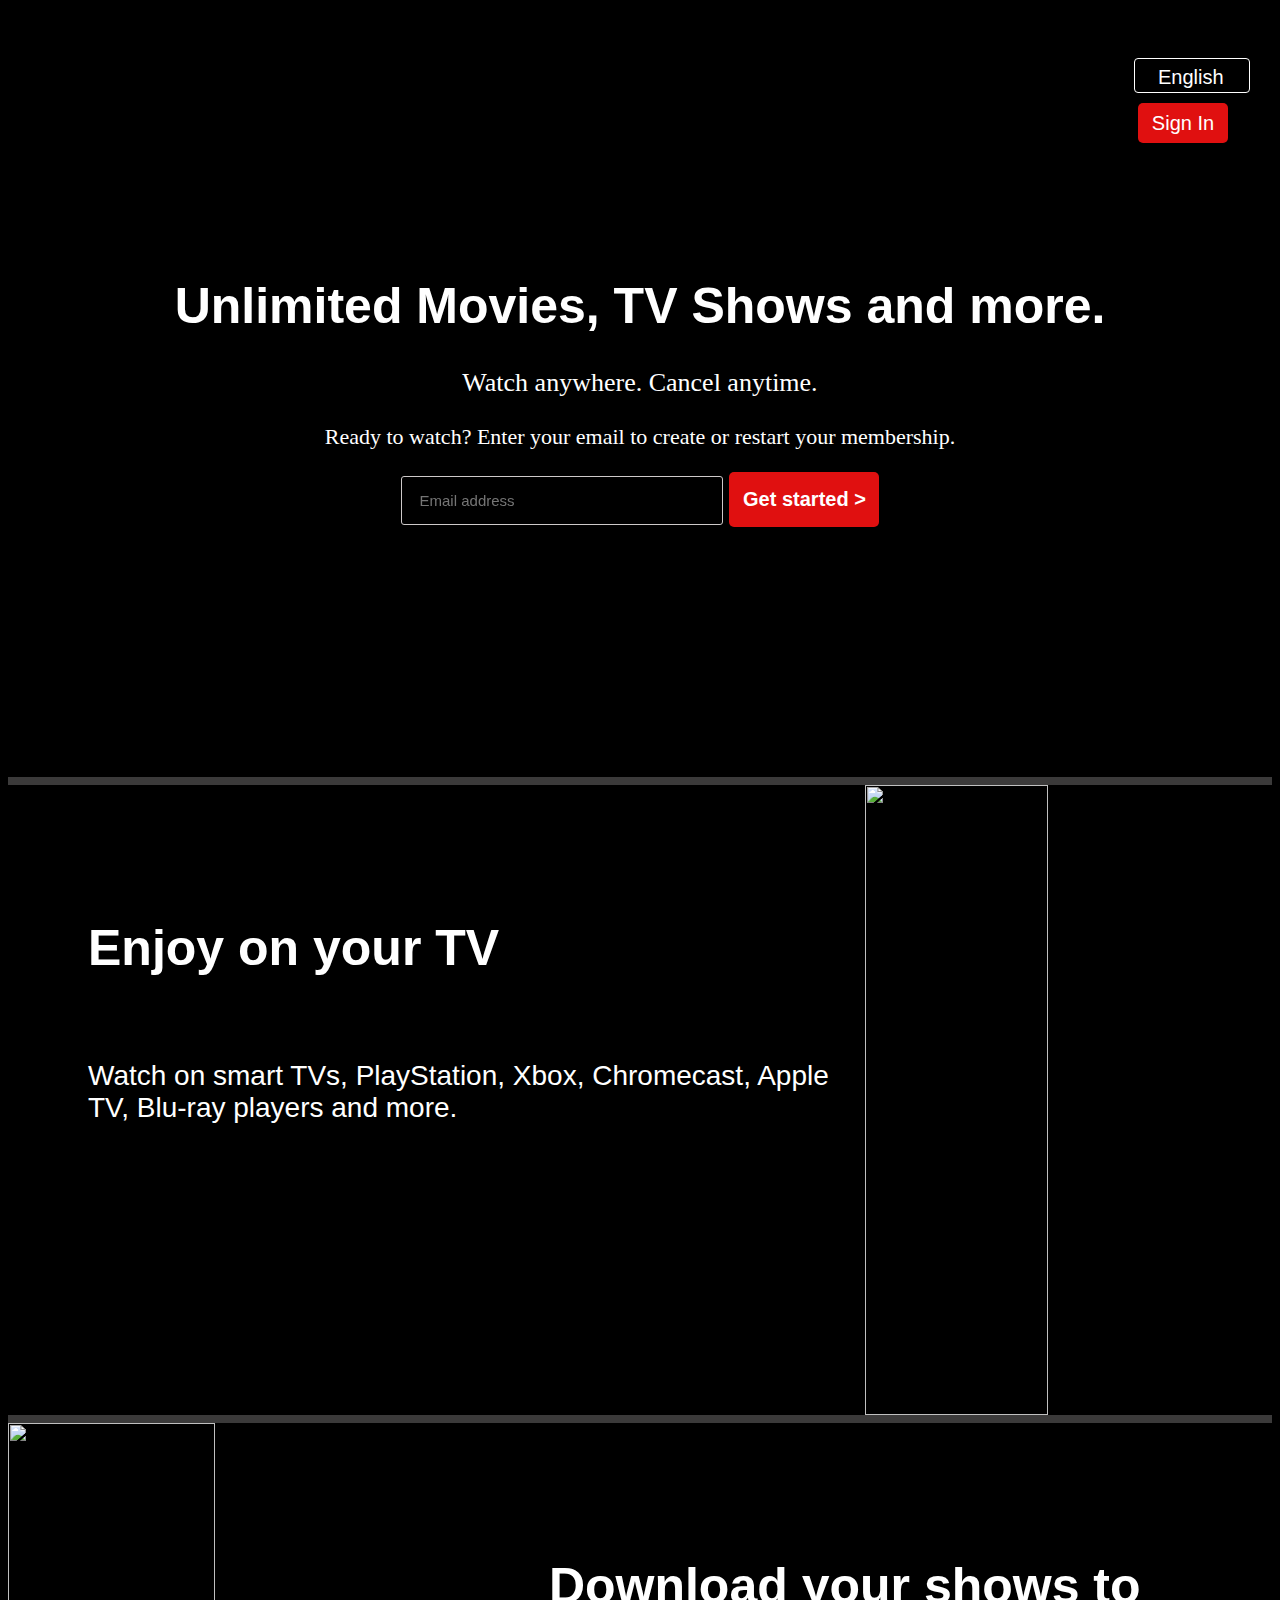
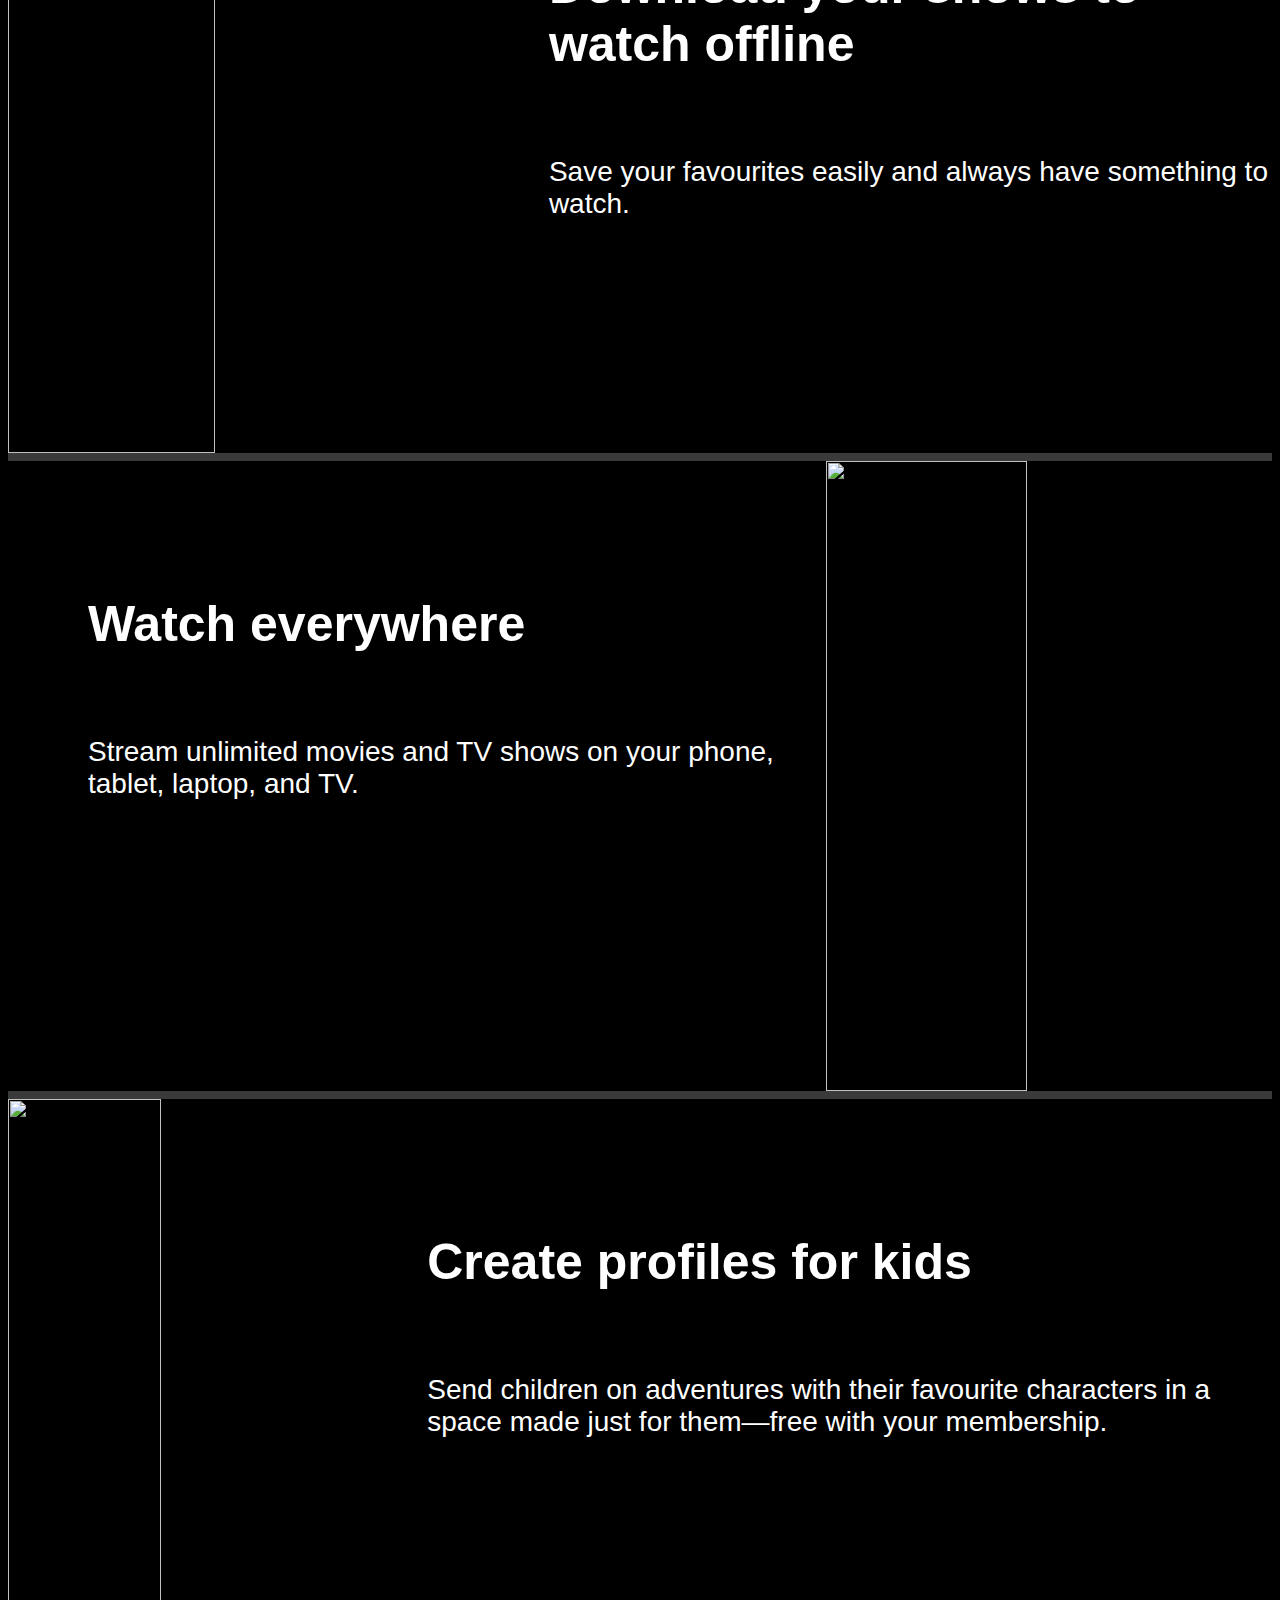
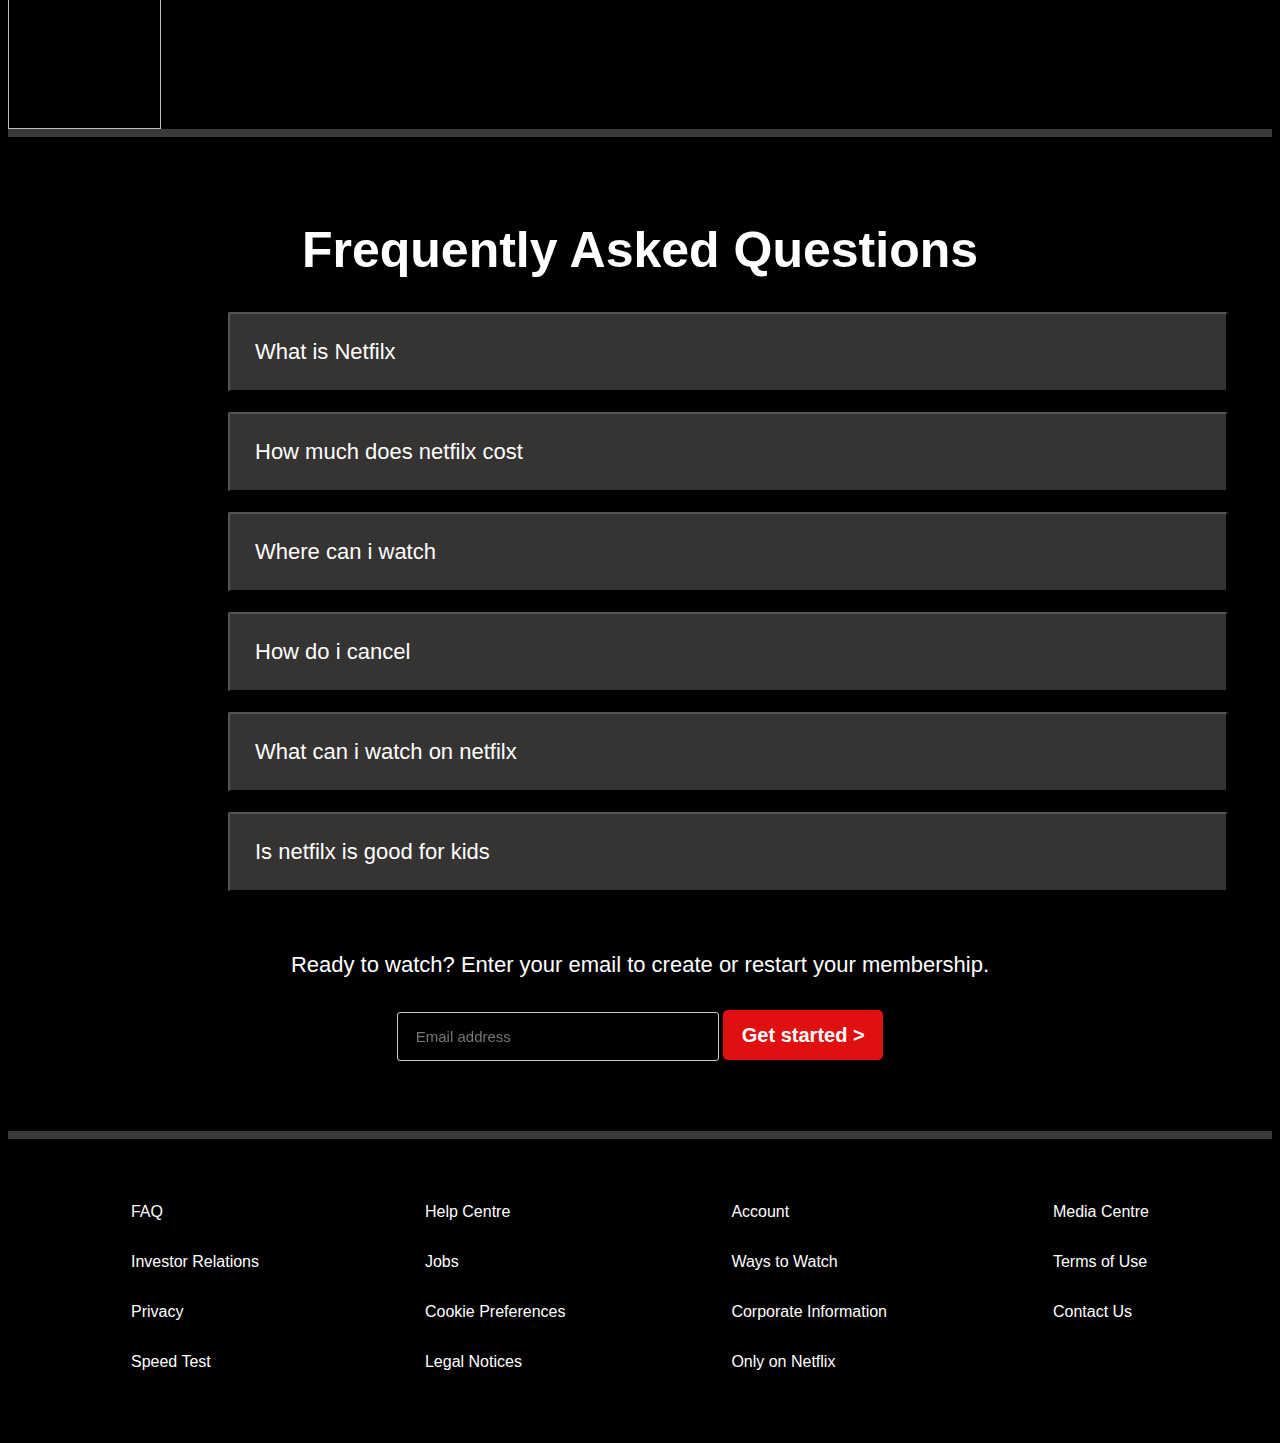
==== index.html @ 894b1be8 "Add files via upload" ====
<!DOCTYPE html>
<html lang="en">
  <head>
    <meta charset="UTF-8" />
    <meta name="viewport" content="width=device-width, initial-scale=1.0" />
    <title>Nutflixxxx</title>
    <link rel="stylesheet" href="style.css" />
  </head>
  <body>
    
    <nav>
      <div class="img">
        <!-- <img src="/image.png" alt="" /> -->
      </div>
      <div class="btn">
        <button class="eng">English</button>
      </div>
      <div class="btn">
        <button class="sign">Sign In</button>
        
      </div>
    </div>
  </nav>
  
  <div class="main">
    
    <h1>Unlimited Movies, TV Shows and more.</h1>
    <h3>Watch anywhere. Cancel anytime.</h3>
    <p>
      Ready to watch? Enter your email to create or restart your membership.
    </p>
    <!-- <img src="/1152297.jpg" alt=""> -->
      <div class="input">
        <input type="text" placeholder="Email address" />
        <button><b>Get started ></b></button>
      </div>
    </div>
    <div class="first">
      <div class="text">
        <h1>Enjoy on your TV</h1>
        <p>
          Watch on smart TVs, PlayStation, Xbox, Chromecast, Apple TV, Blu-ray
          players and more.
        </p>
      </div>
      <img src="/1152297.jpg" alt="" />
    </div>
    <div class="first">
      <img src="/m2.jpg" alt="" />
      <div class="text">
        <h1>Download your shows to watch 
          offline</h1>
        <p>Save your favourites easily and always have something to watch.</p>
      </div>
    </div>
    <div class="first">
      <div class="text">
        <h1>Watch everywhere</h1>
        <p>
          Stream unlimited movies and TV shows on your phone, tablet, laptop,
          and TV.
        </p>
      </div>
      <img src="/m3.png" alt="" />
    </div>
    <div class="first">
      <img src="/m4.png" alt="" />
      <div class="text">
        <h1>Create profiles for kids</h1>
        <p>
          Send children on adventures with their favourite characters in a space
          made just for them—free with your membership.
        </p>
      </div>
      
    </div>
    <div class="head">
      <h1>Frequently Asked Questions</h1>
      <button>What is Netfilx</button>
      <button>How much does netfilx cost</button>
      <button>Where can i watch</button>
      <button>How do i cancel</button>
      <button>What can i watch on netfilx</button>
      <button>Is netfilx is good for kids</button>
    </div>
      <div class="input2">
        <p class="Ready">
          Ready to watch? Enter your email to create or restart your membership.
        </p>
        <input type="text" placeholder="Email address" />
        <button><b>Get started ></b></button>
      </div>
    <div>
      <div class="footer">
        <div class="list">
          <p>FAQ</p>
          <p>Investor Relations</p>
          <p>Privacy</p>
          <p>Speed Test</p>
        </div>
        <div class="list">
          <p>Help Centre</p>
          <p>
            Jobs</p>
          <p>Cookie Preferences</p>
          <p>
            Legal Notices</p>
        </div>
        <div class="list">
          <p>Account</p>
          <p>Ways to Watch</p>
          <p>
            Corporate Information</p>
          <p>
            Only on Netflix</p>
        </div>
        <div class="list">
          <p>
            Media Centre</p>
          <p>Terms of Use</p>
          <p>Contact Us</p>
      
    </div>
  </body>
</html>
---- style.css ----
body {
  background: url(/Screenshot\ 2024-07-17\ 163611_cleanup.png);
  font-family: sans-serif;
  /* backdrop-filter: blur(10px); */
  background-repeat: no-repeat;
  background-size: 1920px 785px;
  background-color: black;
  color: white;
}

.img {
  width: 100px;
  height: 50px;
}
.nav {
  /* display: flex; */
  justify-content: end;
  /* text-align: end; */
  justify-content: space-around;
}

nav .img img {
  width: 196px;
  display: flex;
  height: 99px;
  margin-right: 20px;
}

.input button {
  margin-top: 30px;
  width: 160px;
  height: 50px;

  font-size: 20px;
  border: none;
  background-color: rgb(224, 16, 16);
  color: white;
  /* display: flex; */
  border-radius: 5px;
  /* justify-content: center; */
  margin: auto;
}

.main {
  font-size: 25px;
  padding-bottom: 50px;
  text-align: center;
  margin-top: -70px;
}

nav .btn {
  display: flex;
  justify-content: end;
  padding-right: 22px;
  padding-bottom: 10px;
}
.btn .eng {
  /* margin-inline: 22px; */
  padding: 7px 23px 5px;
  width: 116px;
  height: 35px;
  background-color: black;
  font-size: 20px;
  border: 1px solid white;
  border-radius: 4px;
  color: white;
  /* margin-inline: 22px; */
  /* align-items: end; */
  display: flex;
  /* justify-content: center; */
}
.btn .sign:hover {
  background-color: rgb(189, 21, 21);
}
.btn .sign {
  margin-inline: 22px;
  width: 90px;
  height: 40px;
  font-size: 20px;
  border: 2px;
  background-color: rgb(224, 16, 16);
  color: white;
  /* display: flex; */
  border-radius: 5px;
  /* justify-content: center; */
  /* margin: auto; */
}

.main h1 {
  font-size: 50px;

  padding-top: 160px;
}
.main h3 {
  font-family: "Times New Roman", Times, serif;
  font-weight: 100;
  font-size: 26px;
  /* padding-top: 15px; */
}
.main p {
  font-size: 22px;
  font-family: "Times New Roman", Times, serif;
  /* padding-top: 20px; */
}
.input {
  /* text-align: center; */
  /* padding-top: 5px; */

  padding-bottom: 200px;
  /* width: 1500px; */
  /* height: 50px; */
}
.input input {
  width: 300px;
  height: 45px;
  backdrop-filter: blur(3px);
  background-color: rgb(84, 82, 82);
  background: transparent;
  padding-left: 18px;
  font-size: 15px;
  color: white;
  border: 1px solid rgb(205, 201, 201);
  border-radius: 3px;
}
.input button {
  height: 55px;
  cursor: pointer;
  width: 150px;
}
.input2 {
  text-align: center;
  padding-top: 18px;
  justify-content: center;
  padding-bottom: 50px;

  /* width: 1500px; */
  /* height: 50px; */
}
.input2 input {
  width: 300px;
  height: 45px;
  padding-left: 18px;
  backdrop-filter: blur(3px);
  background-color: rgb(84, 82, 82);
  background: transparent;
  font-size: 15px;
  color: white;
  border: 1px solid rgb(205, 201, 201);
  border-radius: 3px;
}
.input2 button {
  /* height: 55px; */
  cursor: pointer;
  /* width: 150px; */
  margin-top: 30px;
  width: 160px;
  height: 50px;

  font-size: 20px;
  border: none;
  background-color: rgb(224, 16, 16);
  color: white;
  /* display: flex; */
  border-radius: 5px;
  /* justify-content: center; */
  margin: auto;
}
.input2 .Ready {
  font-size: 22px;
  padding-bottom: 10px;
  padding-top: 20px;
}
.first {
  display: flex;
  justify-content: center;
  justify-content: space-around;
  /* padding: 220px; */
  border-top: 8px solid rgb(59, 58, 58);
}
.first img {
  width: 45%;
  height: 70vh;
}
.first h1 {
  font-size: 50px;
  padding-bottom: 50px;
  padding-top: 100px;
  padding-left: 80px;
  /* text-align: center; */
}
.first p {
  font-size: 28px;
  margin: 16px 0px 0px;
  padding-left: 80px;
  /* text-align: center; */
}
.head {
  border-top: 8px solid rgb(59, 58, 58);
  padding-top: 50px;
  text-align: center;
  color: white;
  font-size: 25px;
  justify-content: center;
  /* padding-bottom: 50px; */
}
.head button {
  color: white;
  /* justify-content: center; */
  width: 600px;
  cursor: pointer;
  height: 80px;
  display: block;
  background-color: rgb(54, 51, 51);
  border: 2px solid none;
  border-radius: 2px;
  font-size: 22px;
  width: 1000px;
  margin-left: 220px;
  text-align: left;
  padding-left: 25px;
  margin-top: 20px;
}
.head button:hover {
  background-color: rgb(89, 87, 87);
  /* transition: all 0.5s ease-in-out; */
  /* border-radius: 10%; */
}
.footer {
  display: flex;
  justify-content: center;
  justify-content: space-around;
  padding: 40px;
  border-top: 8px solid rgb(59, 58, 58);
  margin-top: 20px;
  /* margin: 10px; */
}
.footer .list p {
  padding: 8px;
}
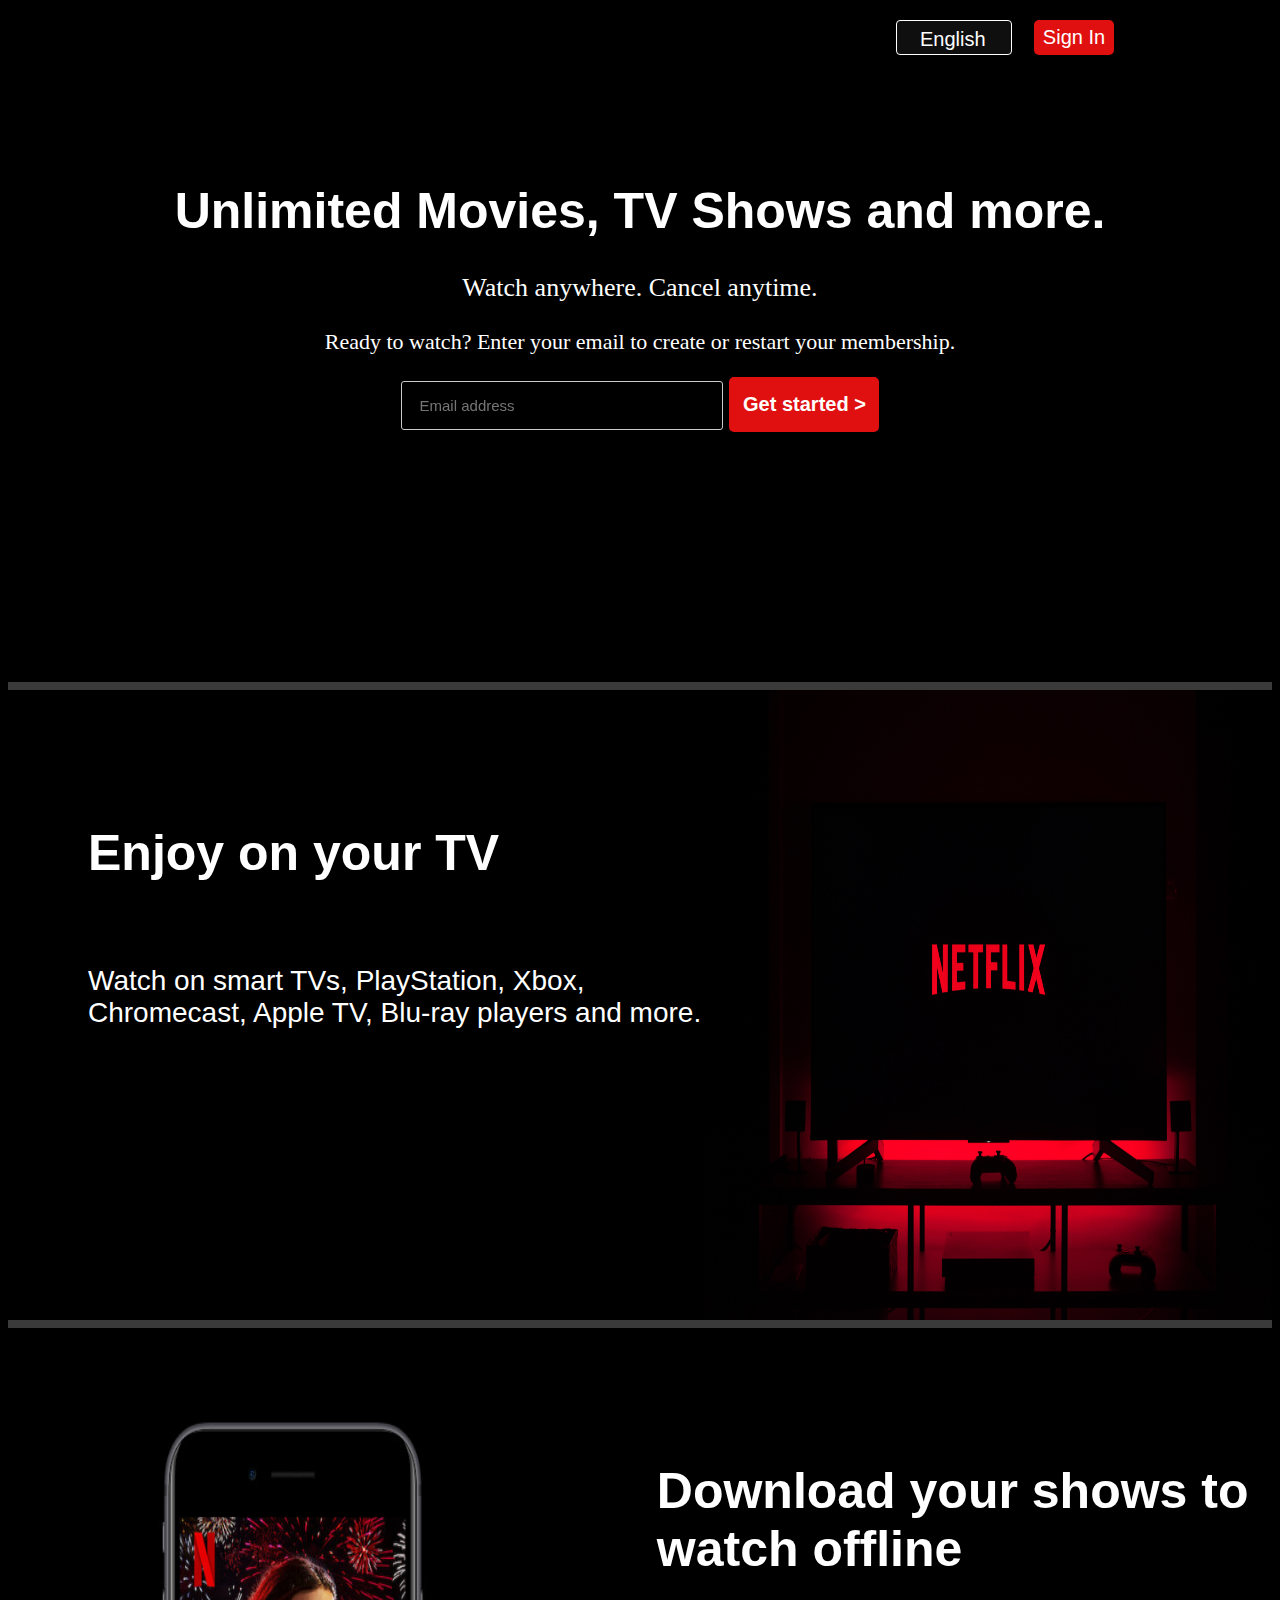
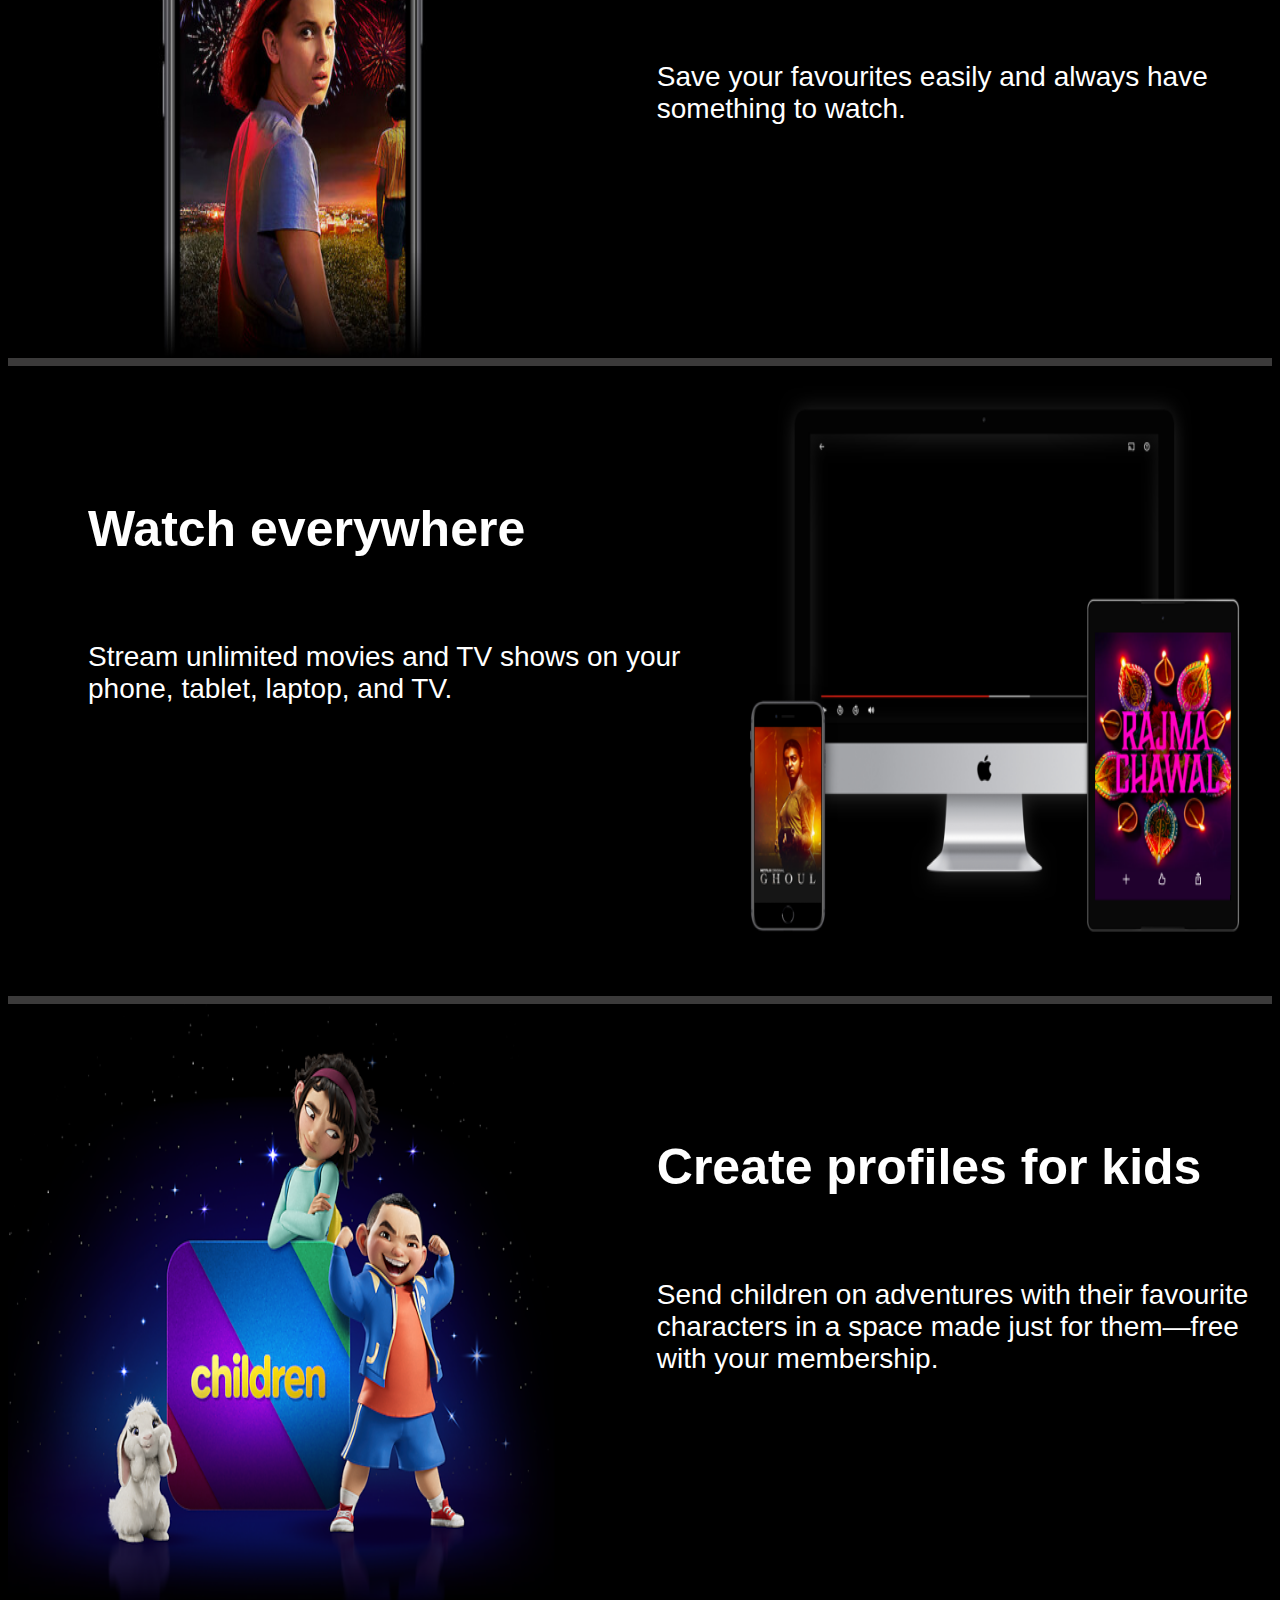
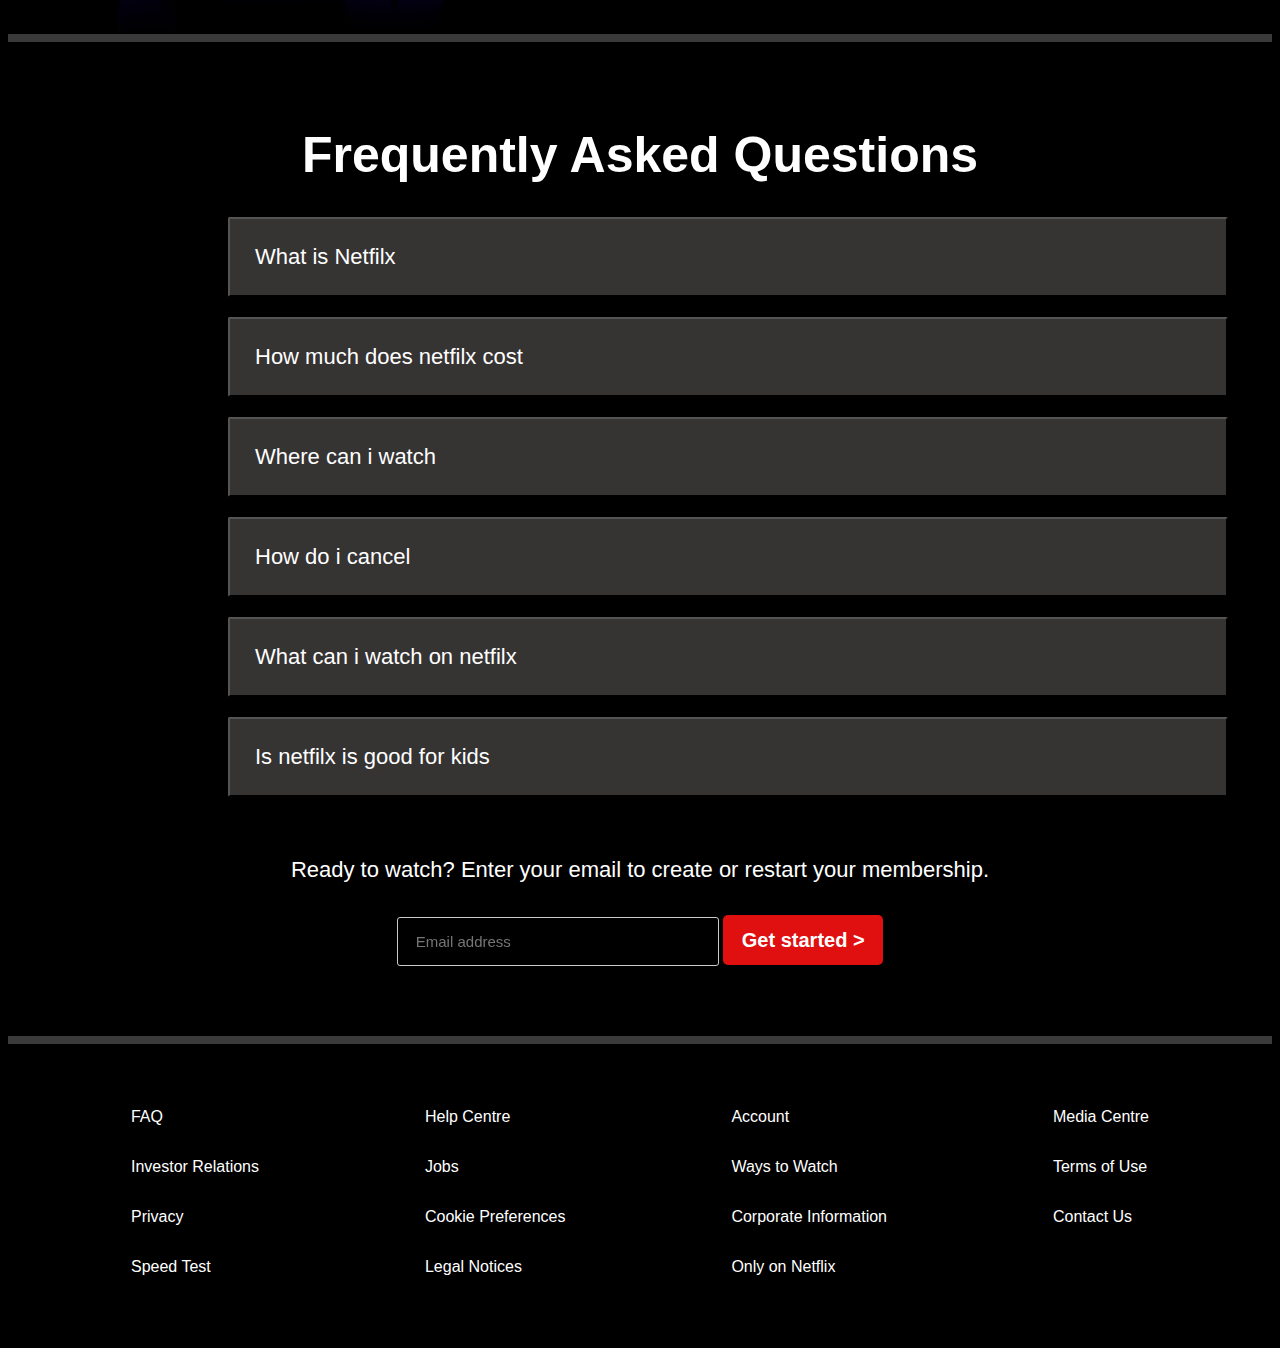
==== commit 90f9ee66: "Add files via upload" ====
--- a/index.html
+++ b/index.html
@@ -14,8 +14,7 @@
       </div>
       <div class="btn">
         <button class="eng">English</button>
-      </div>
-      <div class="btn">
+      
         <button class="sign">Sign In</button>
         
       </div>
--- a/style.css
+++ b/style.css
@@ -49,17 +49,20 @@
 }
 
 nav .btn {
-  display: flex;
-  justify-content: end;
+  position: absolute;
+  left: 70%;
+  top: 20px;
+  display: flex;
+  /* justify-content: end;  */
   padding-right: 22px;
-  padding-bottom: 10px;
+  /* padding-bottom: 10px; */
 }
 .btn .eng {
   /* margin-inline: 22px; */
   padding: 7px 23px 5px;
   width: 116px;
   height: 35px;
-  background-color: black;
+  background: rgba(22, 22, 22, 0.7);
   font-size: 20px;
   border: 1px solid white;
   border-radius: 4px;
@@ -73,9 +76,13 @@
   background-color: rgb(189, 21, 21);
 }
 .btn .sign {
+  /* position: absolute; */
+
   margin-inline: 22px;
-  width: 90px;
-  height: 40px;
+  width: 80px;
+  height: 35px;
+  font-family: sans-serif;
+  cursor: pointer;
   font-size: 20px;
   border: 2px;
   background-color: rgb(224, 16, 16);
